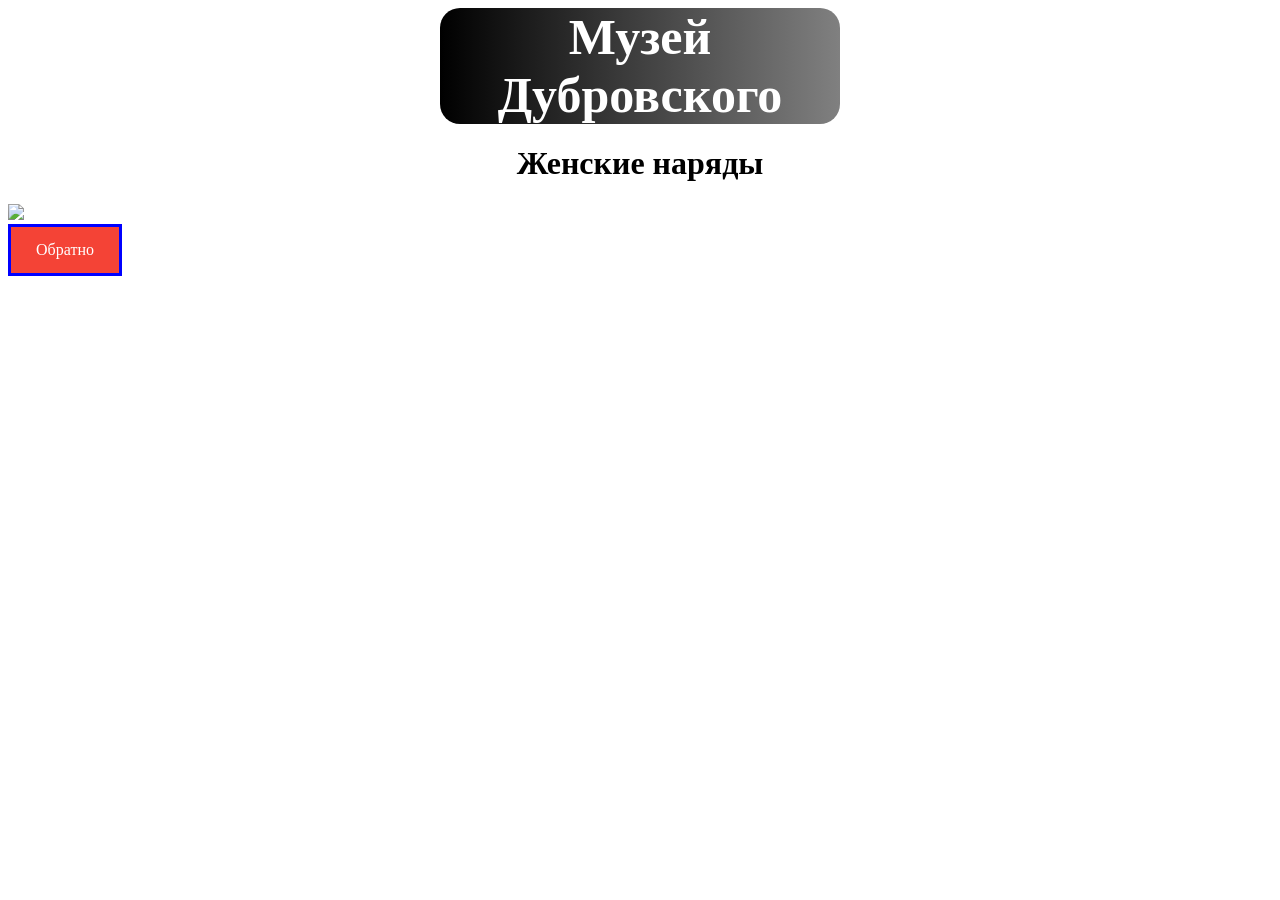
==== fashion.html @ f8acf06b "добнул моду" ====
<!DOCTYPE html>
<html>
<head>
    <style>
    a:link, a:visited {
  background-color: #f44336;
  color: white;
  padding: 14px 25px;
  text-align: center;
  text-decoration: none;
  display: inline-block;
  border-style: solid;
  border-color: blue;
}

a:hover, a:active {
  background-color: blue;
}
        body {
            background-color: white;
        }
        #xd1 {
            background-image: linear-gradient(to right, black, gray);
            text-align: center;
            text-align-last: center;
            border-radius: 20px;
            font-size:50px;
            color: white;
            width: 400px;
            text-decoration-color: chocolate;
            margin: auto;
        }
    </style> 
</head>
<body>
    <header>
        <h1 id="xd1">Музей Дубровского</h1>
    </header>
    <h1 style="color: black;text-align: center;">
        Женские наряды
    </h1>
    <img src="https://i0.wp.com/vekavrory.ru/wp-content/uploads/2022/12/ie02bdokifg.jpg?fit=739%2C566&ssl=1">
    <div id="bu1">
        <a href="index.html">Обратно</a>
        <br>
    </div>
</body>
</html>
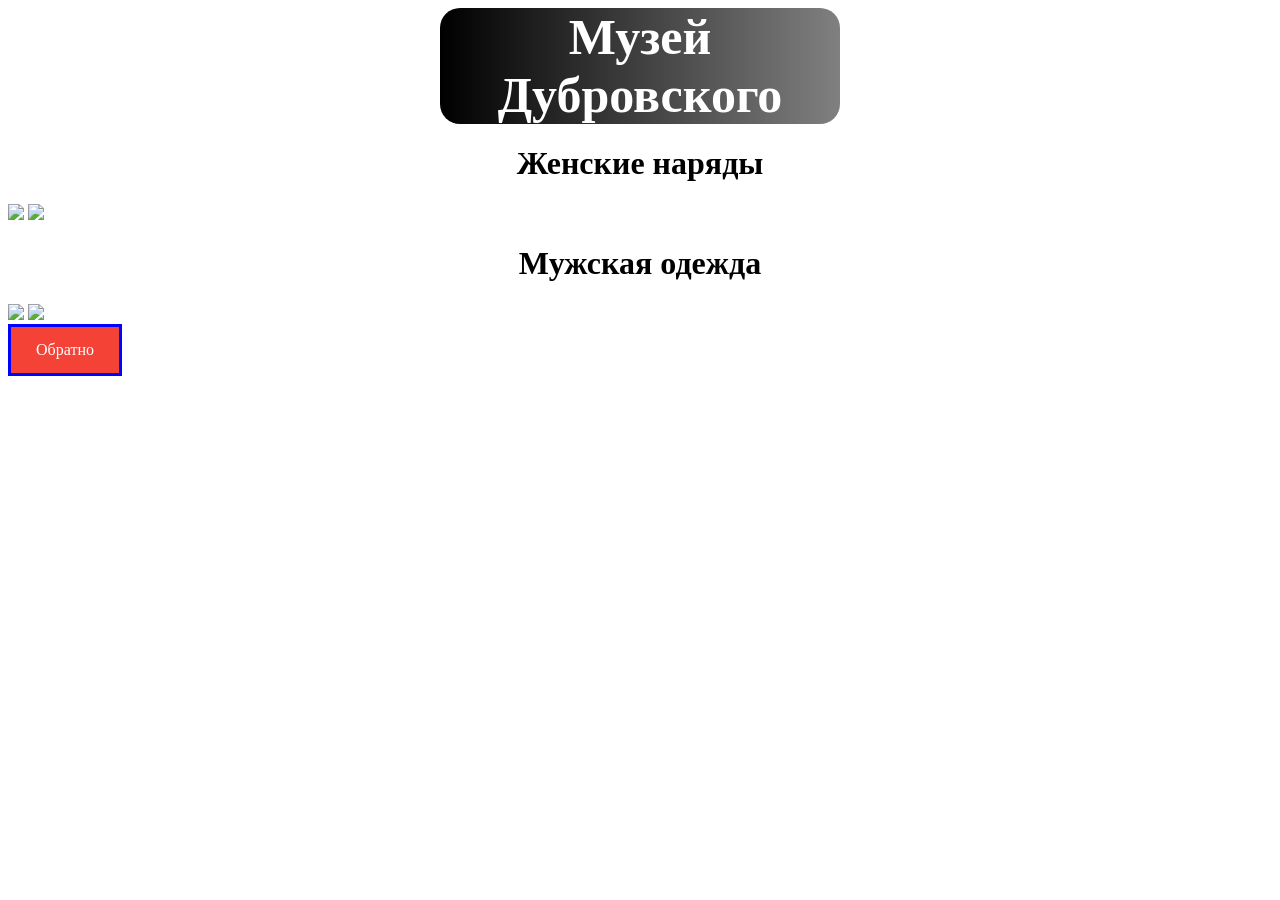
==== commit 5a9516fe: "Update fashion.html" ====
--- a/fashion.html
+++ b/fashion.html
@@ -40,9 +40,15 @@
         Женские наряды
     </h1>
     <img src="https://i0.wp.com/vekavrory.ru/wp-content/uploads/2022/12/ie02bdokifg.jpg?fit=739%2C566&ssl=1">
+    <img src="https://cs3.livemaster.ru/zhurnalfoto/1/8/0/1608041153021808dcbb9994b9453b29d9b4f1231869.jpeg">
+    <h1 style="color: black;text-align: center;">
+        Мужская одежда
+    </h1>
+    <img src="https://cs11.livemaster.ru/storage/topic/NxN/d7/74/3b95f013306da7d99116456b216af5601c0fs8.jpg?h=ODplW28pceJj50MMEN4WqQ">
+    <img src="https://img-fotki.yandex.ru/get/5111/i-zhigmund2011.36/0_5ca58_c0aab34c_XL.jpg">
     <div id="bu1">
         <a href="index.html">Обратно</a>
         <br>
     </div>
 </body>
-</html>+</html>
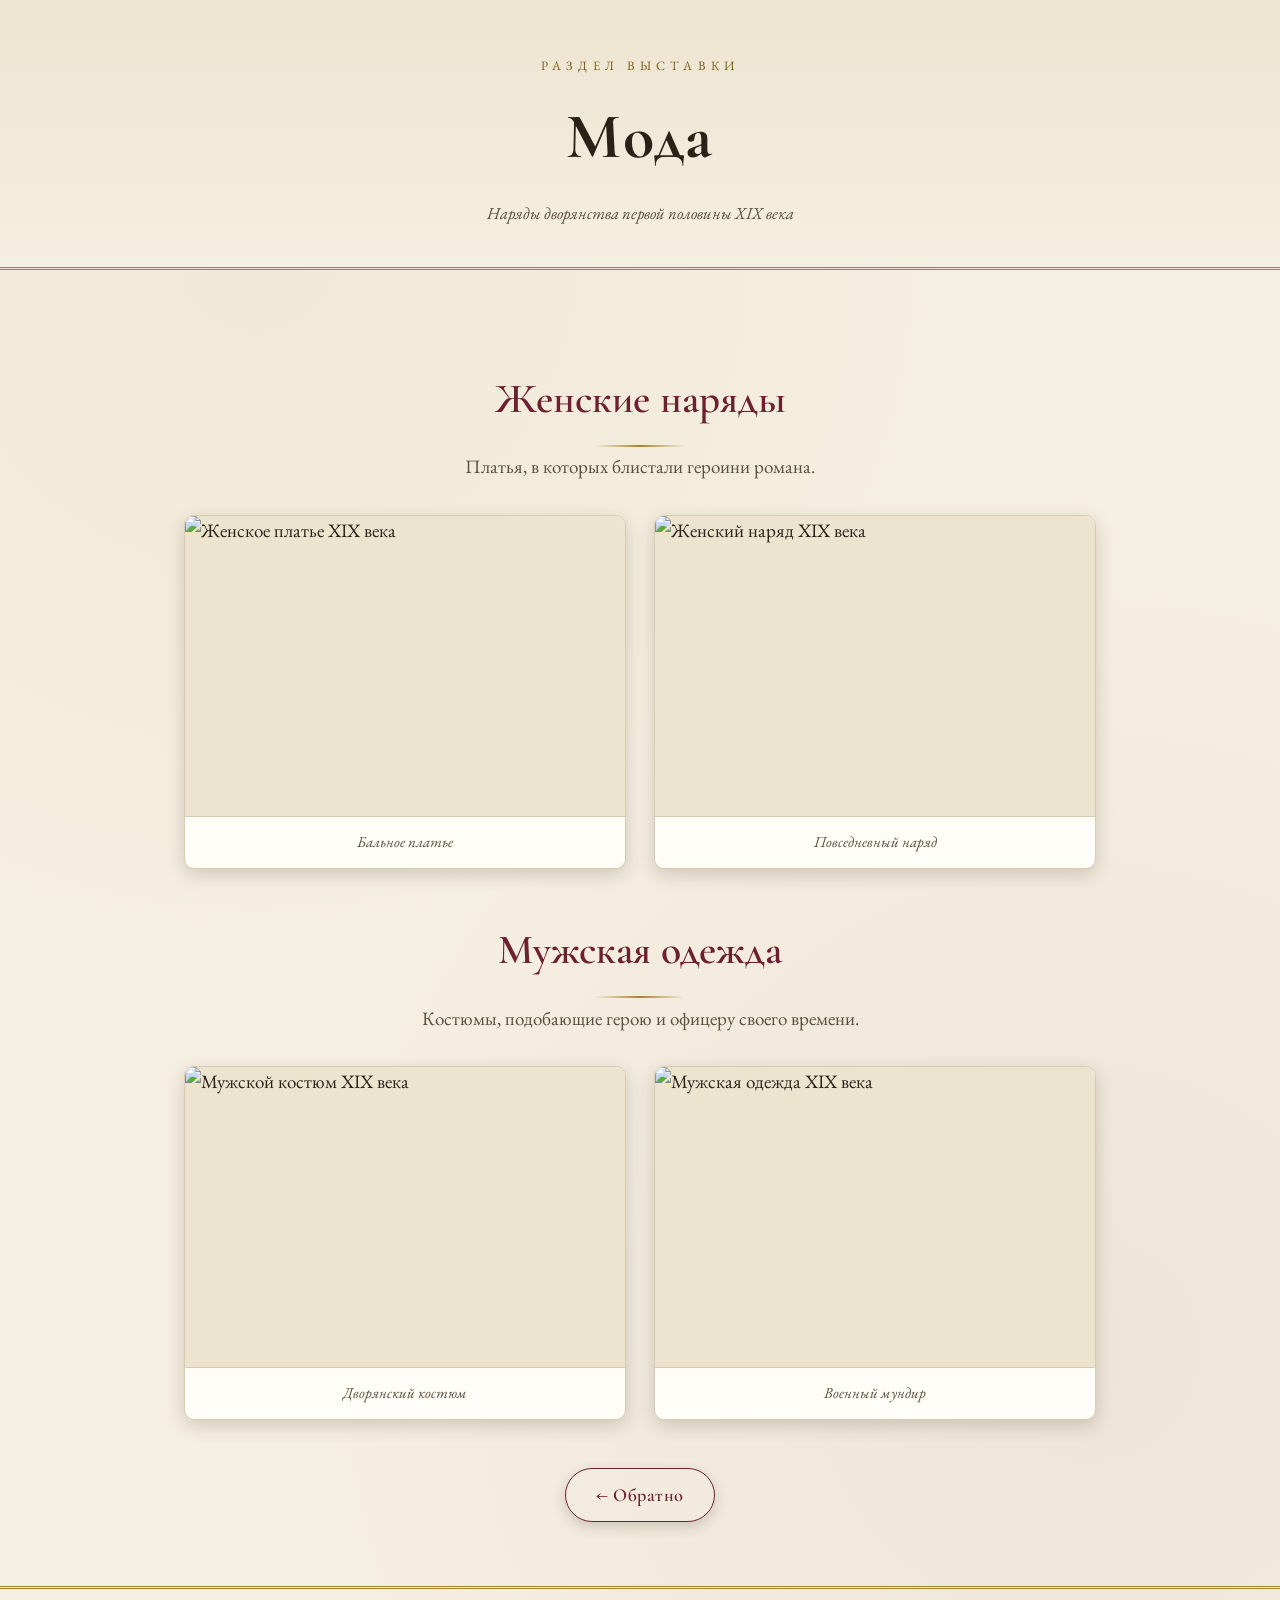
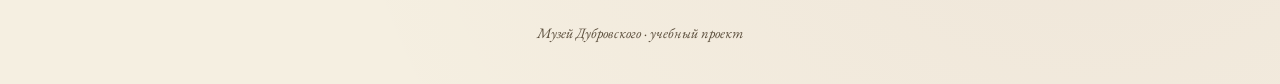
==== commit ba17cc3c: "Redesign museum website with cohesive classic theme - Add shared styles.css with a warm 'paper & gol" ====
--- a/fashion.html
+++ b/fashion.html
@@ -1,54 +1,52 @@
-<!DOCTYPE html>
-<html>
-<head>
-    <style>
-    a:link, a:visited {
-  background-color: #f44336;
-  color: white;
-  padding: 14px 25px;
-  text-align: center;
-  text-decoration: none;
-  display: inline-block;
-  border-style: solid;
-  border-color: blue;
-}
-
-a:hover, a:active {
-  background-color: blue;
-}
-        body {
-            background-color: white;
-        }
-        #xd1 {
-            background-image: linear-gradient(to right, black, gray);
-            text-align: center;
-            text-align-last: center;
-            border-radius: 20px;
-            font-size:50px;
-            color: white;
-            width: 400px;
-            text-decoration-color: chocolate;
-            margin: auto;
-        }
-    </style> 
-</head>
-<body>
-    <header>
-        <h1 id="xd1">Музей Дубровского</h1>
-    </header>
-    <h1 style="color: black;text-align: center;">
-        Женские наряды
-    </h1>
-    <img src="https://i0.wp.com/vekavrory.ru/wp-content/uploads/2022/12/ie02bdokifg.jpg?fit=739%2C566&ssl=1">
-    <img src="https://cs3.livemaster.ru/zhurnalfoto/1/8/0/1608041153021808dcbb9994b9453b29d9b4f1231869.jpeg">
-    <h1 style="color: black;text-align: center;">
-        Мужская одежда
-    </h1>
-    <img src="https://cs11.livemaster.ru/storage/topic/NxN/d7/74/3b95f013306da7d99116456b216af5601c0fs8.jpg?h=ODplW28pceJj50MMEN4WqQ">
-    <img src="https://img-fotki.yandex.ru/get/5111/i-zhigmund2011.36/0_5ca58_c0aab34c_XL.jpg">
-    <div id="bu1">
-        <a href="index.html">Обратно</a>
-        <br>
-    </div>
-</body>
-</html>
+<!DOCTYPE html>
+<html lang="ru">
+<head>
+    <meta charset="UTF-8">
+    <meta name="viewport" content="width=device-width, initial-scale=1.0">
+    <title>Мода · Музей Дубровского</title>
+    <link rel="stylesheet" href="styles.css">
+</head>
+<body>
+    <header class="site-header">
+        <span class="kicker">Раздел выставки</span>
+        <h1>Мода</h1>
+        <p class="subtitle">Наряды дворянства первой половины XIX века</p>
+    </header>
+
+    <main class="container">
+        <h2 class="section-title">Женские наряды</h2>
+        <p class="lead">Платья, в которых блистали героини романа.</p>
+        <div class="gallery">
+            <figure>
+                <img src="https://i0.wp.com/vekavrory.ru/wp-content/uploads/2022/12/ie02bdokifg.jpg?fit=739%2C566&ssl=1" alt="Женское платье XIX века" loading="lazy">
+                <figcaption>Бальное платье</figcaption>
+            </figure>
+            <figure>
+                <img src="https://cs3.livemaster.ru/zhurnalfoto/1/8/0/1608041153021808dcbb9994b9453b29d9b4f1231869.jpeg" alt="Женский наряд XIX века" loading="lazy">
+                <figcaption>Повседневный наряд</figcaption>
+            </figure>
+        </div>
+
+        <h2 class="section-title">Мужская одежда</h2>
+        <p class="lead">Костюмы, подобающие герою и офицеру своего времени.</p>
+        <div class="gallery">
+            <figure>
+                <img src="https://cs11.livemaster.ru/storage/topic/NxN/d7/74/3b95f013306da7d99116456b216af5601c0fs8.jpg?h=ODplW28pceJj50MMEN4WqQ" alt="Мужской костюм XIX века" loading="lazy">
+                <figcaption>Дворянский костюм</figcaption>
+            </figure>
+            <figure>
+                <img src="https://img-fotki.yandex.ru/get/5111/i-zhigmund2011.36/0_5ca58_c0aab34c_XL.jpg" alt="Мужская одежда XIX века" loading="lazy">
+                <figcaption>Военный мундир</figcaption>
+            </figure>
+        </div>
+
+        <div class="btn-row">
+            <a class="btn btn--ghost" href="index.html">← Обратно</a>
+        </div>
+    </main>
+
+    <footer class="site-footer">
+        Музей Дубровского · учебный проект
+    </footer>
+</body>
+</html>
--- a/styles.css
+++ b/styles.css
@@ -0,0 +1,261 @@
+/* ===========================================================
+   Музей Дубровского — общая таблица стилей
+   Классический «музейный» стиль: тёплая бумага, серифы, золото
+   =========================================================== */
+
+@import url('https://fonts.googleapis.com/css2?family=Cormorant+Garamond:wght@400;500;600;700&family=EB+Garamond:ital,wght@0,400;0,500;1,400&display=swap');
+
+:root {
+  --paper:      #f5efe1;
+  --paper-2:    #ede4d0;
+  --ink:        #2b2117;
+  --ink-soft:   #5a4d3b;
+  --gold:       #a9822f;
+  --gold-deep:  #7c5e1e;
+  --burgundy:   #6d2130;
+  --line:       #d8cbb0;
+  --shadow:     rgba(43, 33, 23, 0.18);
+}
+
+* { box-sizing: border-box; }
+
+html { scroll-behavior: smooth; }
+
+body {
+  margin: 0;
+  min-height: 100vh;
+  font-family: 'EB Garamond', 'Georgia', 'Times New Roman', serif;
+  font-size: 19px;
+  line-height: 1.6;
+  color: var(--ink);
+  background-color: var(--paper);
+  background-image:
+    radial-gradient(circle at 20% 15%, rgba(169, 130, 47, 0.06), transparent 40%),
+    radial-gradient(circle at 85% 80%, rgba(109, 33, 48, 0.05), transparent 45%);
+}
+
+/* ---------- Шапка ---------- */
+.site-header {
+  text-align: center;
+  padding: 3.5rem 1.25rem 2.5rem;
+  border-bottom: 3px double var(--gold);
+  background: linear-gradient(180deg, var(--paper-2), var(--paper));
+}
+
+.site-header .kicker {
+  display: block;
+  font-size: 0.8rem;
+  letter-spacing: 0.4em;
+  text-transform: uppercase;
+  color: var(--gold-deep);
+  margin-bottom: 0.6rem;
+}
+
+.site-header h1 {
+  font-family: 'Cormorant Garamond', serif;
+  font-weight: 700;
+  font-size: clamp(2.4rem, 6vw, 4rem);
+  margin: 0;
+  color: var(--ink);
+  letter-spacing: 0.02em;
+}
+
+.site-header .subtitle {
+  margin: 0.75rem auto 0;
+  max-width: 40ch;
+  color: var(--ink-soft);
+  font-style: italic;
+  font-size: 1.05rem;
+}
+
+/* ---------- Основной блок ---------- */
+.container {
+  max-width: 960px;
+  margin: 0 auto;
+  padding: 3rem 1.5rem 4rem;
+}
+
+.section-title {
+  font-family: 'Cormorant Garamond', serif;
+  font-size: clamp(1.8rem, 4vw, 2.6rem);
+  font-weight: 600;
+  text-align: center;
+  color: var(--burgundy);
+  margin: 3rem 0 0.35rem;
+}
+
+.section-title::after {
+  content: "";
+  display: block;
+  width: 90px;
+  height: 2px;
+  margin: 0.75rem auto 0;
+  background: linear-gradient(90deg, transparent, var(--gold), transparent);
+}
+
+.lead {
+  text-align: center;
+  max-width: 60ch;
+  margin: 0 auto 2rem;
+  color: var(--ink-soft);
+}
+
+/* ---------- Навигация (главная страница) ---------- */
+.nav-grid {
+  display: grid;
+  grid-template-columns: repeat(auto-fit, minmax(210px, 1fr));
+  gap: 1.5rem;
+  margin-top: 2.5rem;
+}
+
+.nav-card {
+  display: block;
+  text-decoration: none;
+  color: var(--ink);
+  background: #fffdf7;
+  border: 1px solid var(--line);
+  border-radius: 10px;
+  padding: 2rem 1.5rem;
+  text-align: center;
+  box-shadow: 0 6px 18px var(--shadow);
+  transition: transform 0.18s ease, box-shadow 0.18s ease, border-color 0.18s ease;
+}
+
+.nav-card:hover {
+  transform: translateY(-5px);
+  box-shadow: 0 12px 26px var(--shadow);
+  border-color: var(--gold);
+}
+
+.nav-card .icon {
+  font-size: 2.2rem;
+  display: block;
+  margin-bottom: 0.6rem;
+}
+
+.nav-card .label {
+  font-family: 'Cormorant Garamond', serif;
+  font-size: 1.5rem;
+  font-weight: 600;
+  color: var(--burgundy);
+}
+
+.nav-card .hint {
+  display: block;
+  margin-top: 0.35rem;
+  font-size: 0.95rem;
+  color: var(--ink-soft);
+}
+
+/* ---------- Галерея (мода) ---------- */
+.gallery {
+  display: grid;
+  grid-template-columns: repeat(auto-fit, minmax(260px, 1fr));
+  gap: 1.75rem;
+  margin: 1.5rem 0 1rem;
+}
+
+.gallery figure {
+  margin: 0;
+  background: #fffdf7;
+  border: 1px solid var(--line);
+  border-radius: 10px;
+  overflow: hidden;
+  box-shadow: 0 6px 18px var(--shadow);
+  transition: transform 0.18s ease, box-shadow 0.18s ease;
+}
+
+.gallery figure:hover {
+  transform: translateY(-4px);
+  box-shadow: 0 12px 26px var(--shadow);
+}
+
+.gallery img {
+  display: block;
+  width: 100%;
+  height: 300px;
+  object-fit: cover;
+  background: var(--paper-2);
+}
+
+.gallery figcaption {
+  padding: 0.85rem 1rem;
+  font-size: 0.95rem;
+  font-style: italic;
+  color: var(--ink-soft);
+  text-align: center;
+  border-top: 1px solid var(--line);
+}
+
+/* ---------- Заглушка карты ---------- */
+.map-placeholder {
+  margin: 1rem auto 0;
+  max-width: 640px;
+  background: #fffdf7;
+  border: 1px solid var(--line);
+  border-radius: 10px;
+  padding: 3.5rem 2rem;
+  text-align: center;
+  box-shadow: 0 6px 18px var(--shadow);
+}
+
+.map-placeholder .pin {
+  font-size: 3rem;
+  display: block;
+  margin-bottom: 0.75rem;
+}
+
+/* ---------- Кнопки / ссылки ---------- */
+.btn-row {
+  text-align: center;
+  margin-top: 3rem;
+}
+
+.btn {
+  display: inline-block;
+  text-decoration: none;
+  font-family: 'Cormorant Garamond', serif;
+  font-size: 1.15rem;
+  font-weight: 600;
+  letter-spacing: 0.03em;
+  color: #fffdf7;
+  background: var(--burgundy);
+  padding: 0.7rem 1.9rem;
+  border-radius: 999px;
+  border: 1px solid var(--burgundy);
+  box-shadow: 0 5px 14px var(--shadow);
+  transition: background 0.18s ease, transform 0.18s ease;
+}
+
+.btn:hover {
+  background: var(--gold-deep);
+  border-color: var(--gold-deep);
+  transform: translateY(-2px);
+}
+
+.btn--ghost {
+  background: transparent;
+  color: var(--burgundy);
+}
+
+.btn--ghost:hover {
+  background: var(--burgundy);
+  color: #fffdf7;
+}
+
+/* ---------- Подвал ---------- */
+.site-footer {
+  text-align: center;
+  padding: 2rem 1.5rem 2.5rem;
+  border-top: 3px double var(--gold);
+  color: var(--ink-soft);
+  font-size: 0.9rem;
+  font-style: italic;
+}
+
+/* ---------- Адаптивность ---------- */
+@media (max-width: 480px) {
+  body { font-size: 18px; }
+  .site-header { padding: 2.5rem 1rem 2rem; }
+  .gallery img { height: 240px; }
+}
